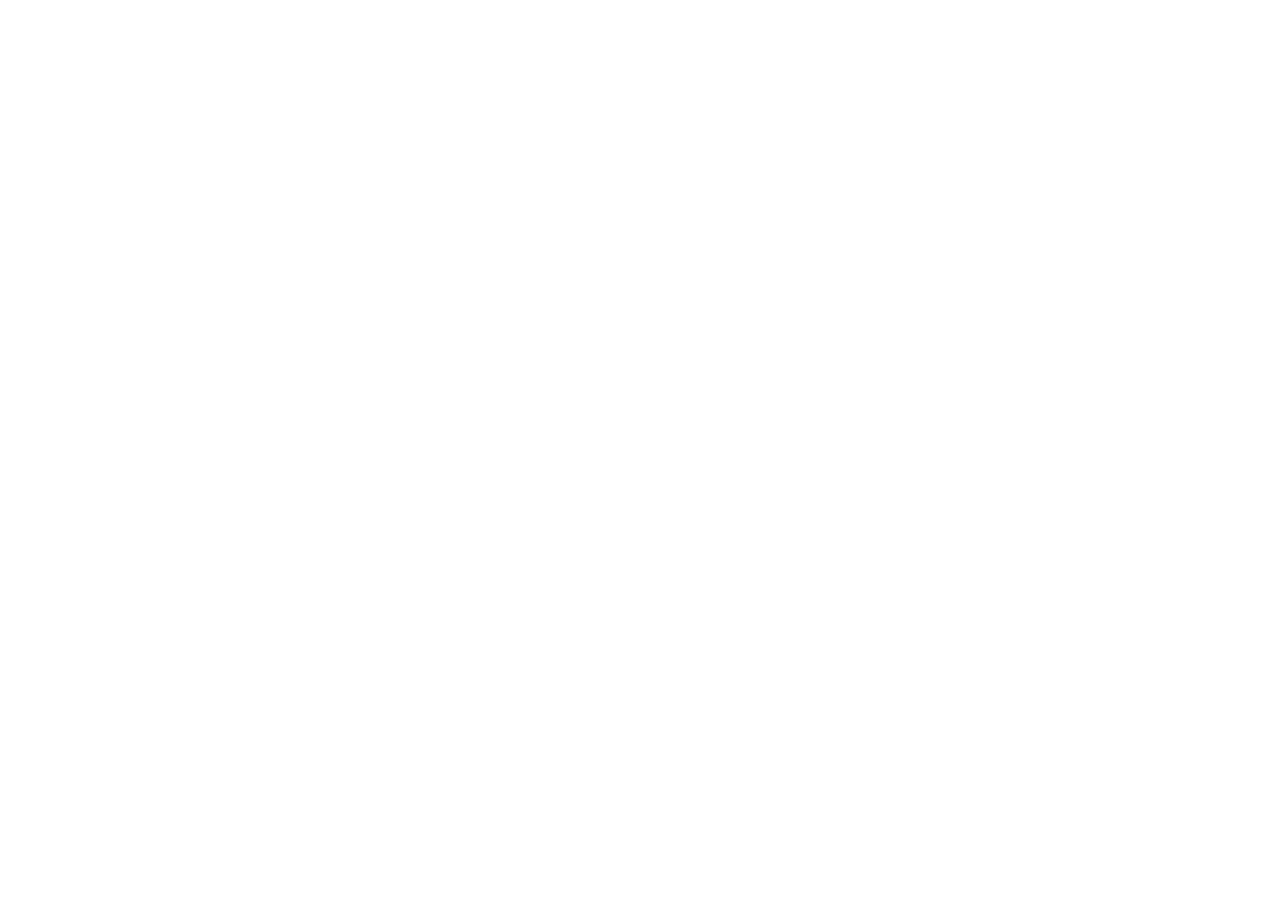
==== index.html @ c8634438 "Add files" ====
<!DOCTYPE html>
<html lang="en">
  <head>
    <meta charset="UTF-8" />
    <meta name="viewport" content="width=device-width, initial-scale=1.0" />
    <link rel="stylesheet" type="text/css" href="styles.css" />
    <title>Segment Arts</title>
  </head>
  <body>
    <main></main>
  </body>
</html>
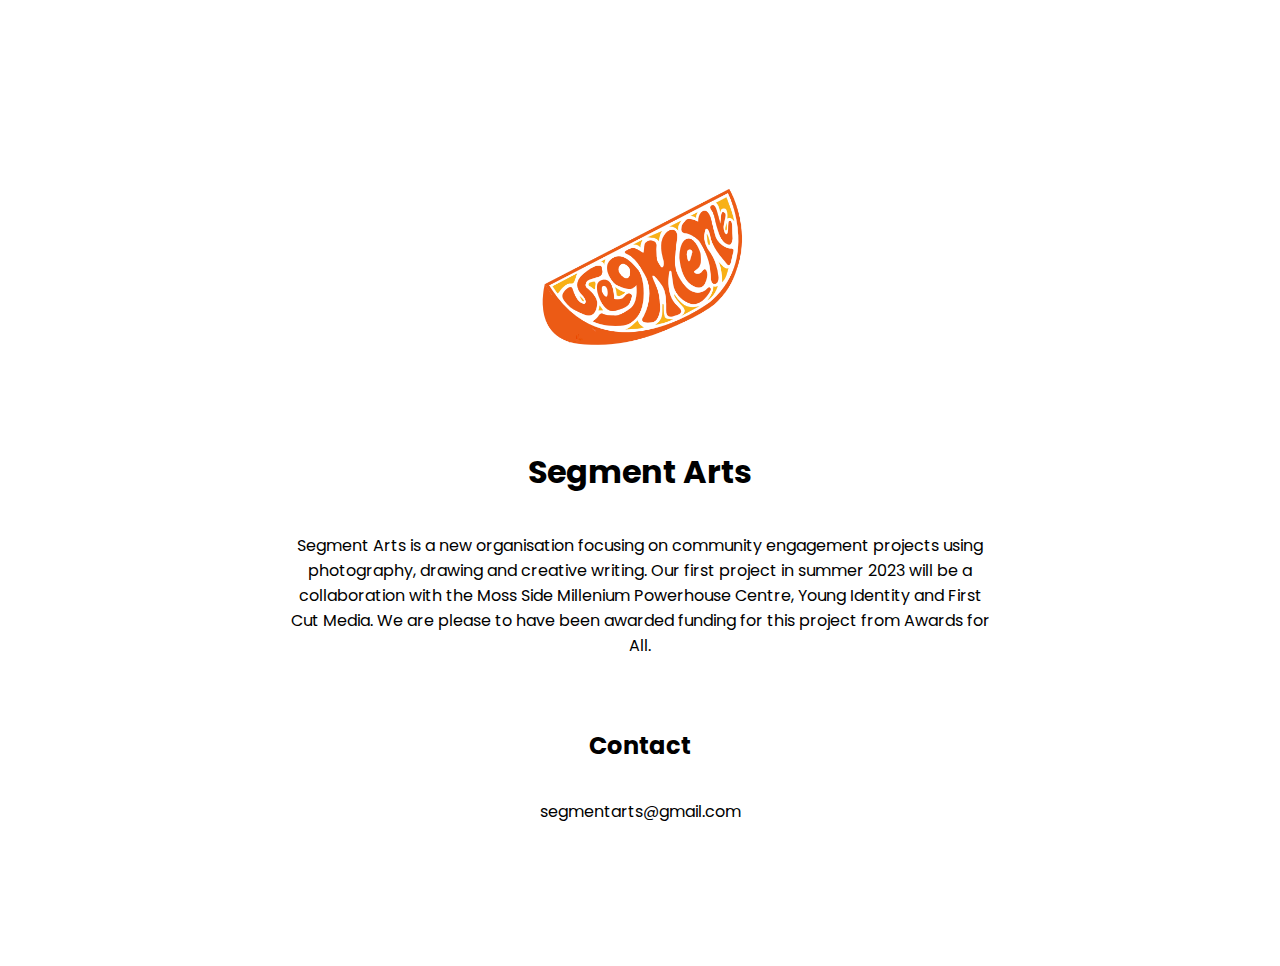
==== commit 75a35fa9: "Add basic homepage" ====
--- a/index.html
+++ b/index.html
@@ -3,10 +3,27 @@
   <head>
     <meta charset="UTF-8" />
     <meta name="viewport" content="width=device-width, initial-scale=1.0" />
+    <link
+      href="https://fonts.googleapis.com/css2?family=Poppins:wght@400;600;700&display=swap"
+      rel="stylesheet"
+    />
     <link rel="stylesheet" type="text/css" href="styles.css" />
     <title>Segment Arts</title>
   </head>
   <body>
-    <main></main>
+    <main>
+      <img class="logo" src="segment_logo.png" />
+      <h1>Segment Arts</h1>
+      <p class="info">
+        Segment Arts is a new organisation focusing on community engagement
+        projects using photography, drawing and creative writing. Our first
+        project in summer 2023 will be a collaboration with the Moss Side
+        Millenium Powerhouse Centre, Young Identity and First Cut Media. We are
+        please to have been awarded funding for this project from Awards for
+        All.
+      </p>
+      <h2>Contact</h2>
+      <p>segmentarts@gmail.com</p>
+    </main>
   </body>
 </html>
--- a/styles.css
+++ b/styles.css
@@ -0,0 +1,18 @@
+main {
+    display: flex;
+    flex-direction: column;
+    justify-content: space-around;
+    align-items: center;
+    margin: 10%;
+    font-family: "Poppins";
+}
+
+.logo {
+    width: 300px;
+}
+
+.info {
+    text-align: center;
+    max-width: 700px;
+    margin-bottom: 50px;
+}
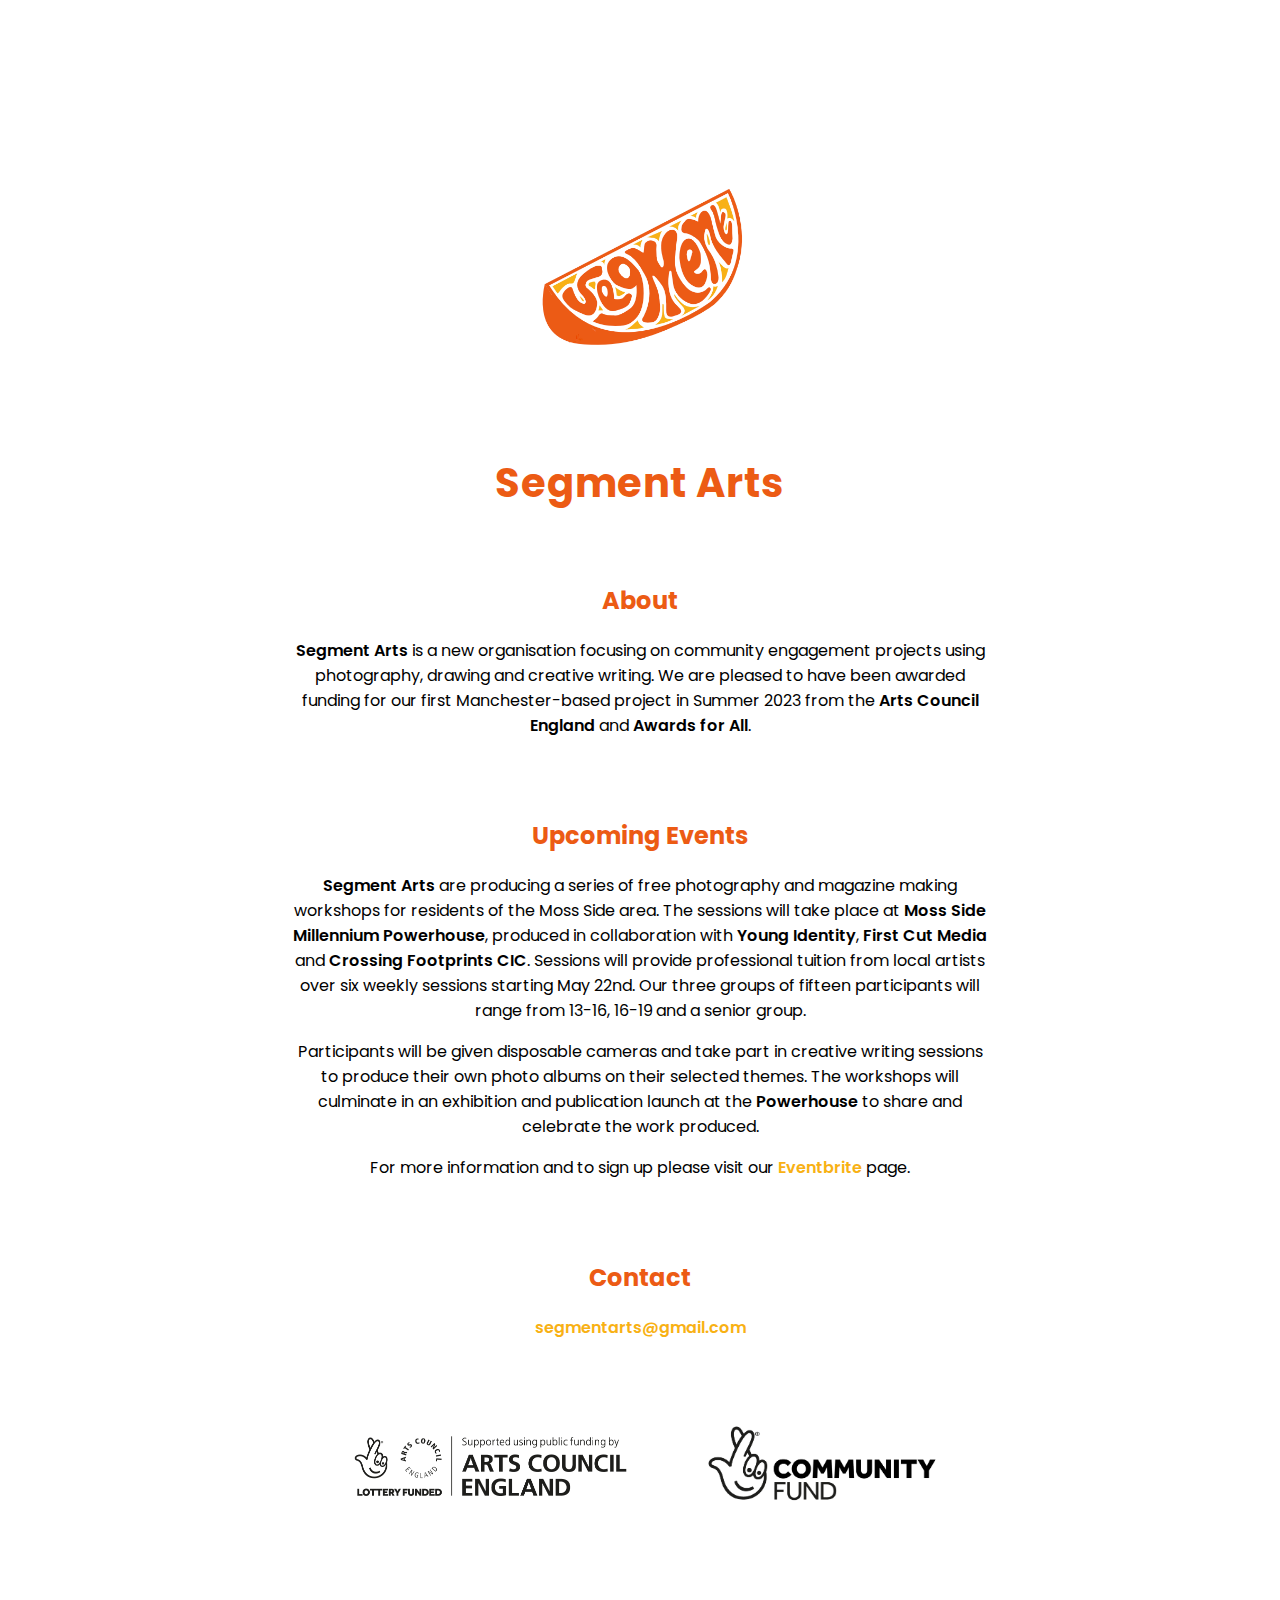
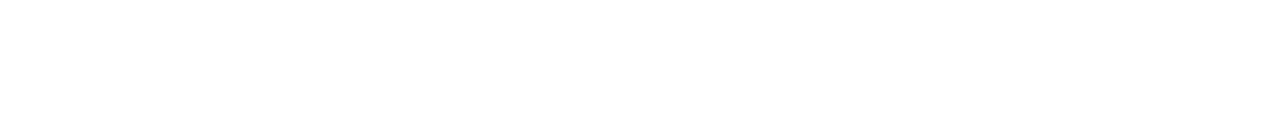
==== commit ee9bb2d9: "Update website content" ====
--- a/index.html
+++ b/index.html
@@ -4,26 +4,76 @@
     <meta charset="UTF-8" />
     <meta name="viewport" content="width=device-width, initial-scale=1.0" />
     <link
-      href="https://fonts.googleapis.com/css2?family=Poppins:wght@400;600;700&display=swap"
+      href="https://fonts.googleapis.com/css2?family=Poppins:wght@400;600;700;900&display=swap"
       rel="stylesheet"
     />
     <link rel="stylesheet" type="text/css" href="styles.css" />
+    <link
+      rel="icon"
+      href="data:image/svg+xml,<svg xmlns=%22http://www.w3.org/2000/svg%22 viewBox=%220 0 100 100%22><text y=%22.9em%22 font-size=%2290%22>🍊</text></svg>"
+    />
     <title>Segment Arts</title>
   </head>
   <body>
     <main>
-      <img class="logo" src="segment_logo.png" />
+      <img class="segment-logo" src="segment_logo.png" alt="Segment Arts" />
       <h1>Segment Arts</h1>
-      <p class="info">
-        Segment Arts is a new organisation focusing on community engagement
-        projects using photography, drawing and creative writing. Our first
-        project in summer 2023 will be a collaboration with the Moss Side
-        Millenium Powerhouse Centre, Young Identity and First Cut Media. We are
-        please to have been awarded funding for this project from Awards for
-        All.
-      </p>
-      <h2>Contact</h2>
-      <p>segmentarts@gmail.com</p>
+      <section>
+        <h2>About</h2>
+        <p class="paragraph">
+          <b>Segment Arts</b> is a new organisation focusing on community
+          engagement projects using photography, drawing and creative writing.
+          We are pleased to have been awarded funding for our first
+          Manchester-based project in Summer 2023 from the
+          <b>Arts Council England</b>
+          and <b>Awards for All</b>.
+        </p>
+      </section>
+      <section>
+        <h2>Upcoming Events</h2>
+        <p class="paragraph">
+          <b>Segment Arts</b> are producing a series of free photography and
+          magazine making workshops for residents of the Moss Side area. The
+          sessions will take place at <b>Moss Side Millennium Powerhouse</b>,
+          produced in collaboration with <b>Young Identity</b>,
+          <b>First Cut Media</b> and <b>Crossing Footprints CIC</b>. Sessions
+          will provide professional tuition from local artists over six weekly
+          sessions starting May 22nd. Our three groups of fifteen participants
+          will range from 13-16, 16-19 and a senior group.
+        </p>
+        <p class="paragraph">
+          Participants will be given disposable cameras and take part in
+          creative writing sessions to produce their own photo albums on their
+          selected themes. The workshops will culminate in an exhibition and
+          publication launch at the <b>Powerhouse</b> to share and celebrate the
+          work produced.
+        </p>
+        <p class="paragraph">
+          For more information and to sign up please visit our
+          <a
+            href="https://www.eventbrite.co.uk/o/segment-arts-64649852143"
+            target="_blank"
+            >Eventbrite</a
+          >
+          page.
+        </p>
+      </section>
+      <section>
+        <h2>Contact</h2>
+        <a href="mailto:segmentarts@gmail.com">segmentarts@gmail.com</a>
+      </section>
+      <section>
+        <img
+          class="arts-council-logo"
+          src="arts_council_logo.png"
+          alt="Segment Arts"
+        />
+        <img
+          class="community-fund-logo"
+          src="community_fund_logo.png"
+          alt="Segment Arts"
+        />
+      </section>
     </main>
   </body>
 </html>
--- a/styles.css
+++ b/styles.css
@@ -1,18 +1,68 @@
+:root {
+    --primary-color: #ec5b14;
+    --secondary-color: #f8b114;
+  }
+
 main {
     display: flex;
     flex-direction: column;
     justify-content: space-around;
     align-items: center;
     margin: 10%;
-    font-family: "Poppins";
+    font-family: "Poppins", sans-serif;
 }
 
-.logo {
+.segment-logo {
     width: 300px;
 }
 
-.info {
+.arts-council-logo {
+    width: 300px;
+    margin: 30px;
+}
+
+.community-fund-logo {
+    width: 300px;
+}
+
+h1 {
+    margin-bottom: 50px;
+    color: var(--primary-color);
+    font-weight: 700;
+    font-size: 40px;
+    letter-spacing: 1px;
+}
+
+
+h2 {
+    color: var(--primary-color);
+}
+
+section {
     text-align: center;
     max-width: 700px;
     margin-bottom: 50px;
 }
+
+.paragraph {
+    margin-bottom: 10px;
+}
+
+a {
+    color: var(--secondary-color);
+    font-weight: 550;
+    text-decoration: none;
+}
+
+a:hover {
+    color: var(--primary-color);
+    font-weight: 550;
+    text-decoration: underline wavy 2.5px;
+    text-underline-offset: 8px;
+    transition: all 0.3s ease-in-out;
+}
+
+
+b {
+    font-weight: 550;
+}
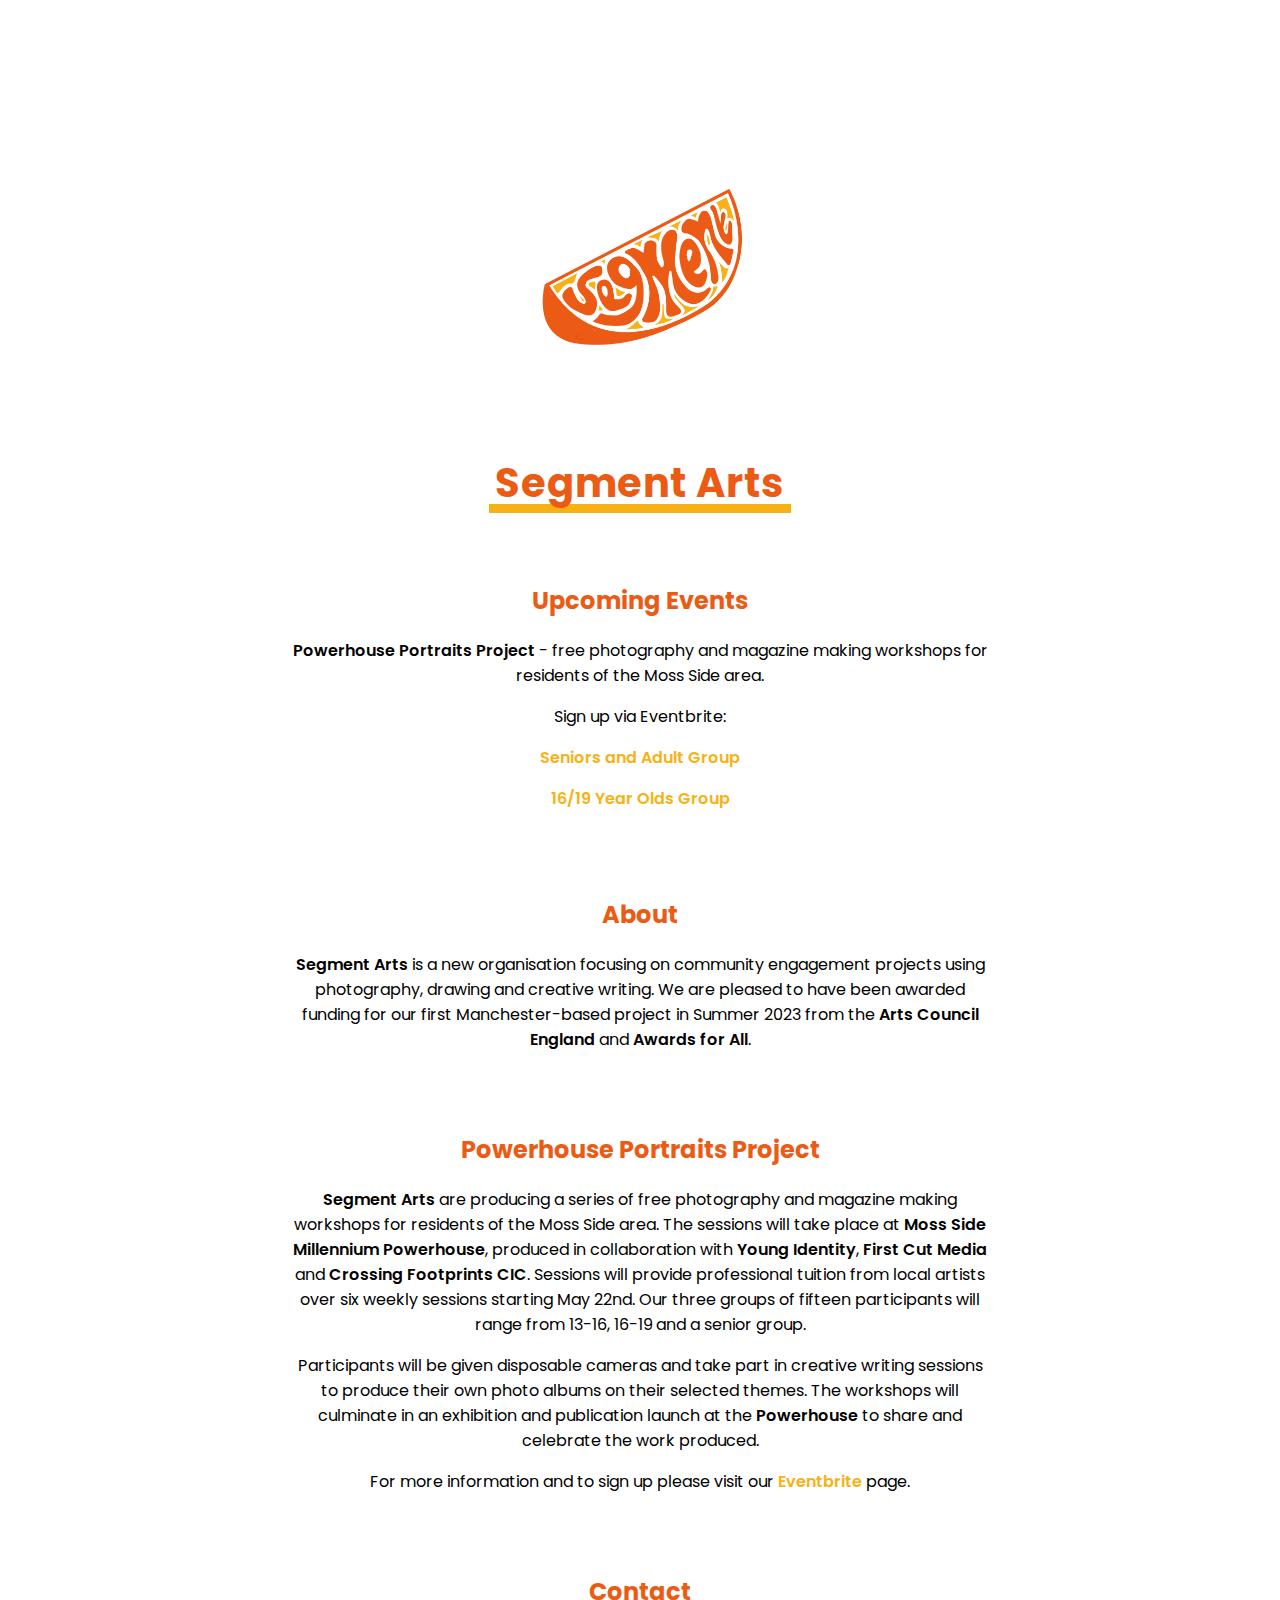
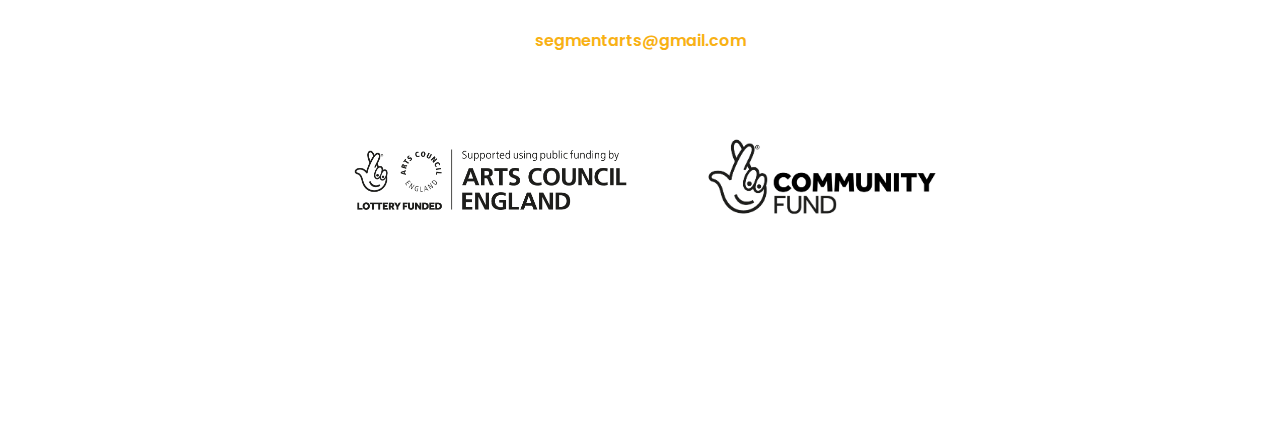
==== commit 337cc331: "Add eventbrite links to top of page" ====
--- a/index.html
+++ b/index.html
@@ -1,79 +1,90 @@
 <!DOCTYPE html>
 <html lang="en">
-  <head>
-    <meta charset="UTF-8" />
-    <meta name="viewport" content="width=device-width, initial-scale=1.0" />
-    <link
-      href="https://fonts.googleapis.com/css2?family=Poppins:wght@400;600;700;900&display=swap"
-      rel="stylesheet"
-    />
-    <link rel="stylesheet" type="text/css" href="styles.css" />
-    <link
-      rel="icon"
-      href="data:image/svg+xml,<svg xmlns=%22http://www.w3.org/2000/svg%22 viewBox=%220 0 100 100%22><text y=%22.9em%22 font-size=%2290%22>🍊</text></svg>"
-    />
-    <title>Segment Arts</title>
-  </head>
-  <body>
-    <main>
-      <img class="segment-logo" src="segment_logo.png" alt="Segment Arts" />
-      <h1>Segment Arts</h1>
-      <section>
-        <h2>About</h2>
-        <p class="paragraph">
-          <b>Segment Arts</b> is a new organisation focusing on community
-          engagement projects using photography, drawing and creative writing.
-          We are pleased to have been awarded funding for our first
-          Manchester-based project in Summer 2023 from the
-          <b>Arts Council England</b>
-          and <b>Awards for All</b>.
-        </p>
-      </section>
-      <section>
-        <h2>Upcoming Events</h2>
-        <p class="paragraph">
-          <b>Segment Arts</b> are producing a series of free photography and
-          magazine making workshops for residents of the Moss Side area. The
-          sessions will take place at <b>Moss Side Millennium Powerhouse</b>,
-          produced in collaboration with <b>Young Identity</b>,
-          <b>First Cut Media</b> and <b>Crossing Footprints CIC</b>. Sessions
-          will provide professional tuition from local artists over six weekly
-          sessions starting May 22nd. Our three groups of fifteen participants
-          will range from 13-16, 16-19 and a senior group.
-        </p>
-        <p class="paragraph">
-          Participants will be given disposable cameras and take part in
-          creative writing sessions to produce their own photo albums on their
-          selected themes. The workshops will culminate in an exhibition and
-          publication launch at the <b>Powerhouse</b> to share and celebrate the
-          work produced.
-        </p>
-        <p class="paragraph">
-          For more information and to sign up please visit our
-          <a
-            href="https://www.eventbrite.co.uk/o/segment-arts-64649852143"
-            target="_blank"
-            >Eventbrite</a
-          >
-          page.
-        </p>
-      </section>
-      <section>
-        <h2>Contact</h2>
-        <a href="mailto:segmentarts@gmail.com">segmentarts@gmail.com</a>
-      </section>
-      <section>
-        <img
-          class="arts-council-logo"
-          src="arts_council_logo.png"
-          alt="Segment Arts"
-        />
-        <img
-          class="community-fund-logo"
-          src="community_fund_logo.png"
-          alt="Segment Arts"
-        />
-      </section>
-    </main>
-  </body>
-</html>
+
+<head>
+  <meta charset="UTF-8" />
+  <meta name="viewport" content="width=device-width, initial-scale=1.0" />
+  <link href="https://fonts.googleapis.com/css2?family=Poppins:wght@400;600;700;900&display=swap" rel="stylesheet" />
+  <link rel="stylesheet" type="text/css" href="styles.css" />
+  <link rel="icon"
+    href="data:image/svg+xml,<svg xmlns=%22http://www.w3.org/2000/svg%22 viewBox=%220 0 100 100%22><text y=%22.9em%22 font-size=%2290%22>🍊</text></svg>" />
+  <title>Segment Arts</title>
+</head>
+
+<body>
+  <main>
+    <img class="segment-logo" src="segment_logo.png" alt="Segment Arts" />
+    <h1>Segment Arts</h1>
+    <section>
+      <h2>Upcoming Events</h2>
+      <p class="paragraph">
+        <b>Powerhouse Portraits Project</b>
+        - free photography and magazine making workshops for residents of the Moss Side
+        area.
+      </p>
+      <p class="paragraph">
+        Sign up via Eventbrite:
+      </p>
+      <p class="paragraph">
+        <a href="https://www.eventbrite.co.uk/e/powerhouse-portraits-project-seniors-and-adult-group-tickets-631696660717"
+          target="_blank">
+          Seniors and Adult Group
+        </a>
+      </p>
+      <p class="paragraph">
+        <a href="https://www.eventbrite.co.uk/e/powerhouse-portraits-project-1619-year-olds-group-tickets-620542508347"
+          target="_blank">
+          16/19 Year Olds Group
+        </a>
+      </p>
+      </p>
+      </p>
+    </section>
+    <section>
+      <h2>About</h2>
+      <p class="paragraph">
+        <b>Segment Arts</b> is a new organisation focusing on community
+        engagement projects using photography, drawing and creative writing.
+        We are pleased to have been awarded funding for our first
+        Manchester-based project in Summer 2023 from the
+        <b>Arts Council England</b>
+        and <b>Awards for All</b>.
+      </p>
+    </section>
+    <section>
+      <h2>Powerhouse Portraits Project</h2>
+      <p class="paragraph">
+        <b>Segment Arts</b> are producing a series of free photography and
+        magazine making workshops for residents of the Moss Side area. The
+        sessions will take place at <b>Moss Side Millennium Powerhouse</b>,
+        produced in collaboration with <b>Young Identity</b>,
+        <b>First Cut Media</b> and <b>Crossing Footprints CIC</b>. Sessions
+        will provide professional tuition from local artists over six weekly
+        sessions starting May 22nd. Our three groups of fifteen participants
+        will range from 13-16, 16-19 and a senior group.
+      </p>
+      <p class="paragraph">
+        Participants will be given disposable cameras and take part in
+        creative writing sessions to produce their own photo albums on their
+        selected themes. The workshops will culminate in an exhibition and
+        publication launch at the <b>Powerhouse</b> to share and celebrate the
+        work produced.
+      </p>
+      <p class="paragraph">
+        For more information and to sign up please visit our
+        <a href="https://www.eventbrite.co.uk/o/segment-arts-64649852143" target="_blank">Eventbrite</a>
+        page.
+      </p>
+    </section>
+    <section>
+      <h2>Contact</h2>
+      <a href="mailto:segmentarts@gmail.com">segmentarts@gmail.com</a>
+    </section>
+    <section>
+      <img class="arts-council-logo" src="arts_council_logo.png" alt="Segment Arts" />
+      <img class="community-fund-logo" src="community_fund_logo.png" alt="Segment Arts" />
+    </section>
+  </main>
+</body>
+
+</html>--- a/styles.css
+++ b/styles.css
@@ -1,6 +1,7 @@
 :root {
     --primary-color: #ec5b14;
     --secondary-color: #f8b114;
+    --tertiary-color: #ffcd62;
   }
 
 main {
@@ -10,6 +11,7 @@
     align-items: center;
     margin: 10%;
     font-family: "Poppins", sans-serif;
+    text-align: center;
 }
 
 .segment-logo {
@@ -31,15 +33,47 @@
     font-weight: 700;
     font-size: 40px;
     letter-spacing: 1px;
+    padding: 0px 6px;
 }
 
+@media only screen and (max-device-width: 768px){
+    h1 {
+        text-decoration: underline 9px var(--secondary-color);
+        text-underline-offset: 6px;
+    }
+}
+
+@media only screen and (min-device-width: 768px){
+    h1 {
+        background:
+            linear-gradient(
+                to right,
+                var(--secondary-color),
+                var(--secondary-color)
+            ),
+            linear-gradient(
+                to right,
+                var(--tertiary-color),
+                var(--secondary-color),
+                var(--primary-color)
+            );
+        background-size: 100% 9px, 0 9px;
+        background-position: 100% 100%, 0 100%;
+        background-repeat: no-repeat;
+        transition: background-size 400ms;
+        transform: 50%;
+    }
+
+    h1:hover {
+        background-size: 0 9px, 100% 9px;
+    }
+}
 
 h2 {
     color: var(--primary-color);
 }
 
 section {
-    text-align: center;
     max-width: 700px;
     margin-bottom: 50px;
 }
@@ -58,7 +92,7 @@
     color: var(--primary-color);
     font-weight: 550;
     text-decoration: underline wavy 2.5px;
-    text-underline-offset: 8px;
+    text-underline-offset: 6px;
     transition: all 0.3s ease-in-out;
 }
 
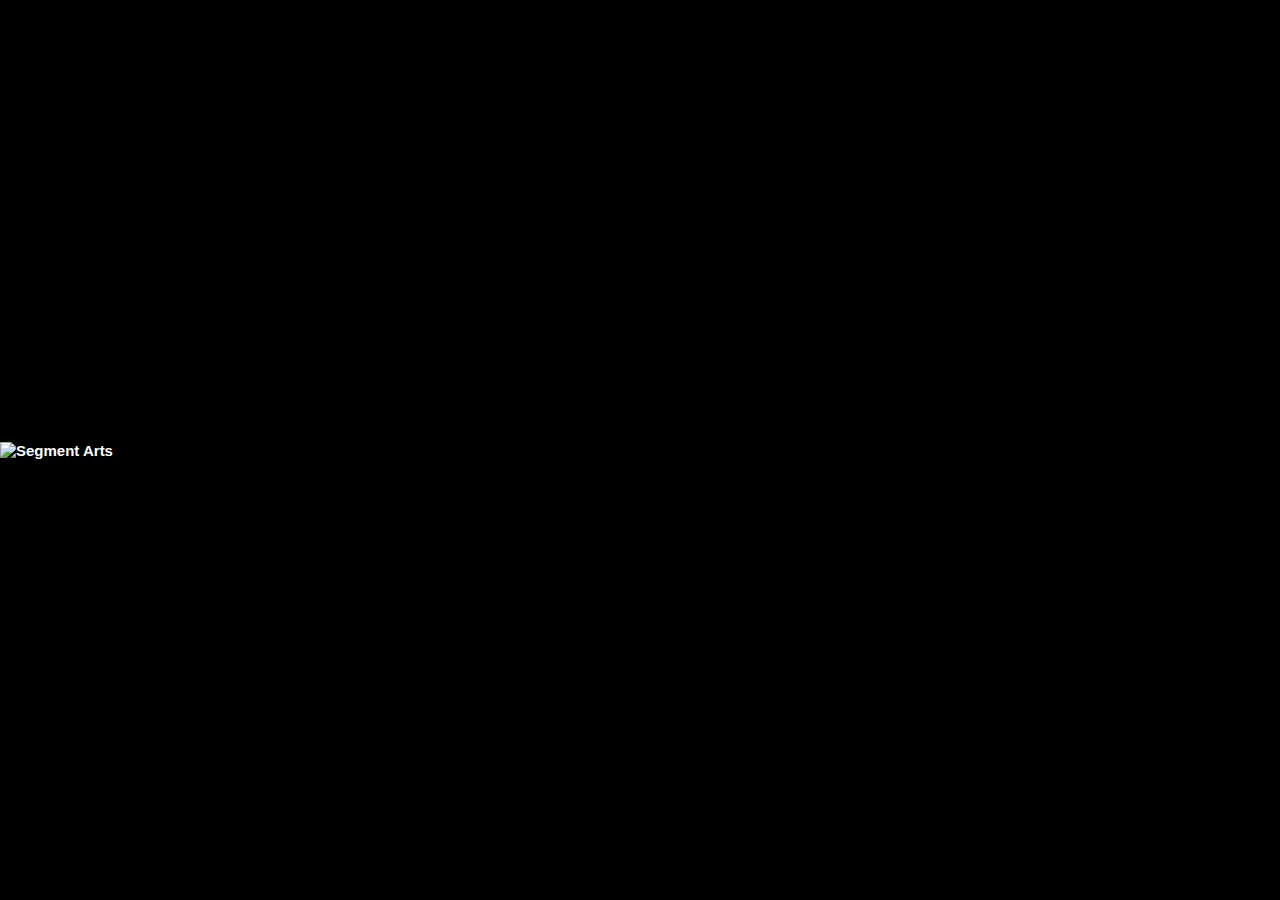
==== commit d5780c26: "New website design with landing page and navbar" ====
--- a/index.html
+++ b/index.html
@@ -4,7 +4,6 @@
 <head>
   <meta charset="UTF-8" />
   <meta name="viewport" content="width=device-width, initial-scale=1.0" />
-  <link href="https://fonts.googleapis.com/css2?family=Poppins:wght@400;600;700;900&display=swap" rel="stylesheet" />
   <link rel="stylesheet" type="text/css" href="styles.css" />
   <link rel="icon"
     href="data:image/svg+xml,<svg xmlns=%22http://www.w3.org/2000/svg%22 viewBox=%220 0 100 100%22><text y=%22.9em%22 font-size=%2290%22>🍊</text></svg>" />
@@ -12,79 +11,9 @@
 </head>
 
 <body>
-  <main>
-    <img class="segment-logo" src="segment_logo.png" alt="Segment Arts" />
-    <h1>Segment Arts</h1>
-    <section>
-      <h2>Upcoming Events</h2>
-      <p class="paragraph">
-        <b>Powerhouse Portraits Project</b>
-        - free photography and magazine making workshops for residents of the Moss Side
-        area.
-      </p>
-      <p class="paragraph">
-        Sign up via Eventbrite:
-      </p>
-      <p class="paragraph">
-        <a href="https://www.eventbrite.co.uk/e/powerhouse-portraits-project-seniors-and-adult-group-tickets-631696660717"
-          target="_blank">
-          Seniors and Adult Group
-        </a>
-      </p>
-      <p class="paragraph">
-        <a href="https://www.eventbrite.co.uk/e/powerhouse-portraits-project-1619-year-olds-group-tickets-620542508347"
-          target="_blank">
-          16/19 Year Olds Group
-        </a>
-      </p>
-      </p>
-      </p>
-    </section>
-    <section>
-      <h2>About</h2>
-      <p class="paragraph">
-        <b>Segment Arts</b> is a new organisation focusing on community
-        engagement projects using photography, drawing and creative writing.
-        We are pleased to have been awarded funding for our first
-        Manchester-based project in Summer 2023 from the
-        <b>Arts Council England</b>
-        and <b>Awards for All</b>.
-      </p>
-    </section>
-    <section>
-      <h2>Powerhouse Portraits Project</h2>
-      <p class="paragraph">
-        <b>Segment Arts</b> are producing a series of free photography and
-        magazine making workshops for residents of the Moss Side area. The
-        sessions will take place at <b>Moss Side Millennium Powerhouse</b>,
-        produced in collaboration with <b>Young Identity</b>,
-        <b>First Cut Media</b> and <b>Crossing Footprints CIC</b>. Sessions
-        will provide professional tuition from local artists over six weekly
-        sessions starting May 22nd. Our three groups of fifteen participants
-        will range from 13-16, 16-19 and a senior group.
-      </p>
-      <p class="paragraph">
-        Participants will be given disposable cameras and take part in
-        creative writing sessions to produce their own photo albums on their
-        selected themes. The workshops will culminate in an exhibition and
-        publication launch at the <b>Powerhouse</b> to share and celebrate the
-        work produced.
-      </p>
-      <p class="paragraph">
-        For more information and to sign up please visit our
-        <a href="https://www.eventbrite.co.uk/o/segment-arts-64649852143" target="_blank">Eventbrite</a>
-        page.
-      </p>
-    </section>
-    <section>
-      <h2>Contact</h2>
-      <a href="mailto:segmentarts@gmail.com">segmentarts@gmail.com</a>
-    </section>
-    <section>
-      <img class="arts-council-logo" src="arts_council_logo.png" alt="Segment Arts" />
-      <img class="community-fund-logo" src="community_fund_logo.png" alt="Segment Arts" />
-    </section>
-  </main>
+  <div class="landing-page">
+    <a href="/about"><img class="segment-animation" src="segment_animation.gif" alt="Segment Arts" /></a>
+  </div>
 </body>
 
 </html>--- a/styles.css
+++ b/styles.css
@@ -1,102 +1,125 @@
+body,html {
+    margin: 0;
+    padding: 0;
+}
+
+* {
+    box-sizing: border-box;
+}
+
 :root {
     --primary-color: #ec5b14;
     --secondary-color: #f8b114;
     --tertiary-color: #ffcd62;
-  }
+    --background-color: #000000;
+    --text-color: #ffffff;
+}
+
+body {
+    font-family: "Inter", sans-serif;
+    font-size: 15px;
+    background: var(--background-color);
+    color: var(--text-color);
+}
 
 main {
-    display: flex;
-    flex-direction: column;
-    justify-content: space-around;
-    align-items: center;
-    margin: 10%;
-    font-family: "Poppins", sans-serif;
-    text-align: center;
+    margin: 0px 21px;
+    height: 100vh;
 }
 
-.segment-logo {
-    width: 300px;
+footer {
+    text-align: center;
+    margin-bottom: 21px;
+    bottom: 0;
 }
 
-.arts-council-logo {
-    width: 300px;
-    margin: 30px;
+svg {
+    fill: var(--text-color);
 }
 
-.community-fund-logo {
-    width: 300px;
+svg:hover {
+    fill: var(--primary-color);
+    transition: all 0.3s ease-in-out;
 }
 
-h1 {
-    margin-bottom: 50px;
-    color: var(--primary-color);
-    font-weight: 700;
-    font-size: 40px;
-    letter-spacing: 1px;
-    padding: 0px 6px;
+a {
+    color: var(--text-color);
+    font-weight: 550;
+    text-decoration: none;
 }
 
-@media only screen and (max-device-width: 768px){
-    h1 {
-        text-decoration: underline 9px var(--secondary-color);
-        text-underline-offset: 6px;
-    }
+a:hover {
+    color: var(--primary-color);
+    transition: all 0.3s ease-in-out;
 }
 
-@media only screen and (min-device-width: 768px){
-    h1 {
-        background:
-            linear-gradient(
-                to right,
-                var(--secondary-color),
-                var(--secondary-color)
-            ),
-            linear-gradient(
-                to right,
-                var(--tertiary-color),
-                var(--secondary-color),
-                var(--primary-color)
-            );
-        background-size: 100% 9px, 0 9px;
-        background-position: 100% 100%, 0 100%;
-        background-repeat: no-repeat;
-        transition: background-size 400ms;
-        transform: 50%;
-    }
-
-    h1:hover {
-        background-size: 0 9px, 100% 9px;
-    }
+button {
+    cursor: pointer;
 }
 
-h2 {
-    color: var(--primary-color);
+.landing-page {
+    overflow-y: hidden;
+    height: 100vh;
+    display: flex;
+    align-items: center;
 }
 
-section {
-    max-width: 700px;
-    margin-bottom: 50px;
+.segment-animation {
+    width: 100%;
+}
+
+header {
+    top: 0;
+    position: sticky;
+    background: var(--background-color);
+    width: 100%;
+    padding: 9px 21px;
+}
+
+.navbar {
+    display: flex;
+    justify-content: space-between;
+    align-items: center;
+}
+
+.navbar__menu-button {
+    background: none;
+    border: none;
+    padding: 0;
+}
+
+.navbar__menu-icon, .navbar__instagram-icon {
+    height: 21px;
+}
+
+.navbar__instagram-icon {
+    margin-right: 9px;
+}
+
+.navbar__segment-logo {
+    height: 60px;
+}
+
+.navbar__icons {
+    display: flex;
+}
+
+.navbar__links {
+    display: none;
+    flex-direction: column;
+    align-items: flex-end;
 }
 
 .paragraph {
     margin-bottom: 10px;
 }
 
-a {
-    color: var(--secondary-color);
-    font-weight: 550;
-    text-decoration: none;
-}
+@media only screen and (min-width: 768px) {
+    .navbar__segment-logo {
+        height: 69px;
+    }
 
-a:hover {
-    color: var(--primary-color);
-    font-weight: 550;
-    text-decoration: underline wavy 2.5px;
-    text-underline-offset: 6px;
-    transition: all 0.3s ease-in-out;
-}
-
-
-b {
-    font-weight: 550;
-}
+    .navbar__menu-icon, .navbar__instagram-icon {
+        height: 27px;
+    }
+}